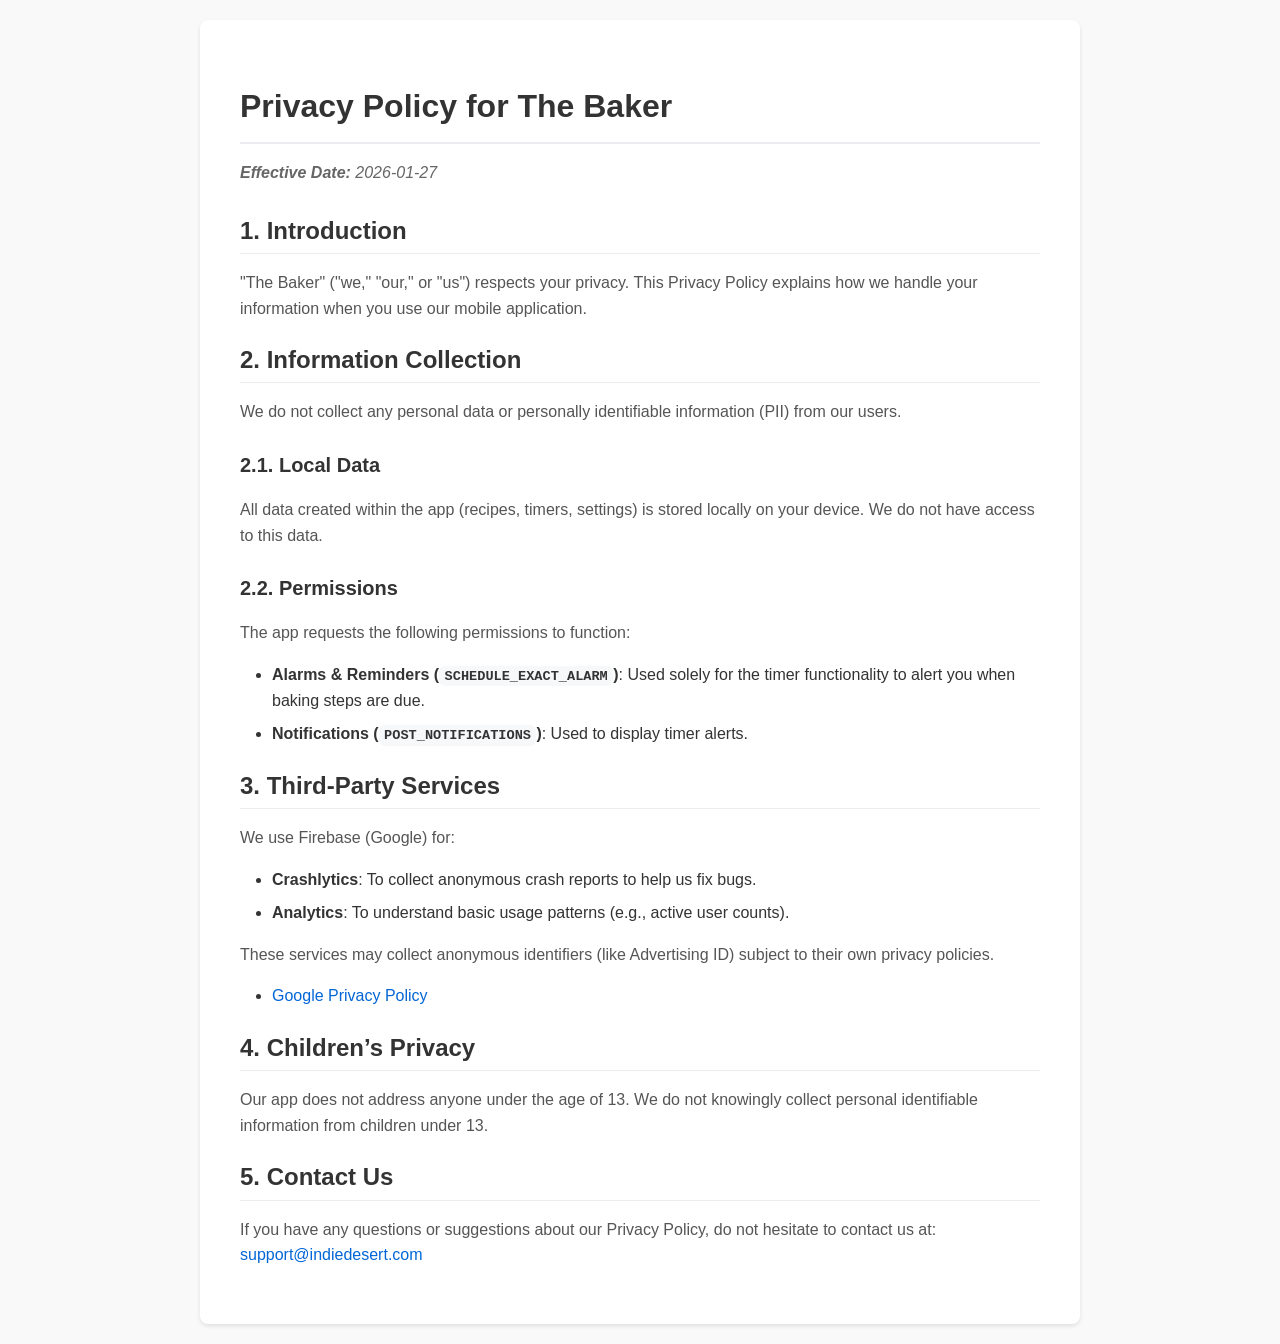
==== index.html @ d325ce00 "Create index.html" ====
<!DOCTYPE html>
<html lang="en">
<head>
    <meta charset="UTF-8">
    <meta name="viewport" content="width=device-width, initial-scale=1.0">
    <meta name="description" content="Privacy Policy for The Baker mobile application.">
    <title>Privacy Policy - The Baker</title>
    <style>
        :root {
            --primary-color: #333;
            --secondary-color: #555;
            --accent-color: #0366d6;
            --bg-color: #f9f9f9;
            --container-bg: #ffffff;
        }

        body {
            font-family: -apple-system, BlinkMacSystemFont, "Segoe UI", Helvetica, Arial, sans-serif, "Apple Color Emoji", "Segoe UI Emoji";
            line-height: 1.6;
            color: var(--primary-color);
            background-color: var(--bg-color);
            margin: 0;
            padding: 20px;
        }

        .container {
            max-width: 800px;
            margin: 0 auto;
            background: var(--container-bg);
            padding: 40px;
            border-radius: 8px;
            box-shadow: 0 2px 4px rgba(0,0,0,0.1);
        }

        h1 {
            border-bottom: 2px solid #eaecef;
            padding-bottom: 0.3em;
            font-size: 2em;
            margin-bottom: 16px;
        }

        h2 {
            margin-top: 24px;
            margin-bottom: 16px;
            font-weight: 600;
            line-height: 1.25;
            border-bottom: 1px solid #eaecef;
            padding-bottom: 0.3em;
        }

        h3 {
            margin-top: 24px;
            margin-bottom: 16px;
            font-size: 1.25em;
            font-weight: 600;
        }

        p {
            margin-top: 0;
            margin-bottom: 16px;
            color: var(--secondary-color);
        }

        ul {
            padding-left: 2em;
            margin-bottom: 16px;
        }

        li {
            margin-bottom: 0.5em;
        }

        code {
            padding: 0.2em 0.4em;
            margin: 0;
            font-size: 85%;
            background-color: #f6f8fa;
            border-radius: 6px;
            font-family: ui-monospace, SFMono-Regular, "SF Mono", Menlo, Consolas, "Liberation Mono", monospace;
        }

        a {
            color: var(--accent-color);
            text-decoration: none;
        }

        a:hover {
            text-decoration: underline;
        }

        .effective-date {
            color: #666;
            font-style: italic;
            margin-bottom: 30px;
            display: block;
        }

        @media (max-width: 600px) {
            .container {
                padding: 20px;
            }
        }
    </style>
</head>
<body>

    <div class="container">
        <h1>Privacy Policy for The Baker</h1>
        <span class="effective-date"><strong>Effective Date:</strong> 2026-01-27</span>

        <h2>1. Introduction</h2>
        <p>"The Baker" ("we," "our," or "us") respects your privacy. This Privacy Policy explains how we handle your information when you use our mobile application.</p>

        <h2>2. Information Collection</h2>
        <p>We do not collect any personal data or personally identifiable information (PII) from our users.</p>

        <h3>2.1. Local Data</h3>
        <p>All data created within the app (recipes, timers, settings) is stored locally on your device. We do not have access to this data.</p>

        <h3>2.2. Permissions</h3>
        <p>The app requests the following permissions to function:</p>
        <ul>
            <li><strong>Alarms & Reminders (<code>SCHEDULE_EXACT_ALARM</code>)</strong>: Used solely for the timer functionality to alert you when baking steps are due.</li>
            <li><strong>Notifications (<code>POST_NOTIFICATIONS</code>)</strong>: Used to display timer alerts.</li>
        </ul>

        <h2>3. Third-Party Services</h2>
        <p>We use Firebase (Google) for:</p>
        <ul>
            <li><strong>Crashlytics</strong>: To collect anonymous crash reports to help us fix bugs.</li>
            <li><strong>Analytics</strong>: To understand basic usage patterns (e.g., active user counts).</li>
        </ul>
        <p>These services may collect anonymous identifiers (like Advertising ID) subject to their own privacy policies.</p>
        <ul>
            <li><a href="https://policies.google.com/privacy" target="_blank" rel="noopener noreferrer">Google Privacy Policy</a></li>
        </ul>

        <h2>4. Children’s Privacy</h2>
        <p>Our app does not address anyone under the age of 13. We do not knowingly collect personal identifiable information from children under 13.</p>

        <h2>5. Contact Us</h2>
        <p>If you have any questions or suggestions about our Privacy Policy, do not hesitate to contact us at: <br>
        <a href="mailto:support@indiedesert.com">support@indiedesert.com</a></p>
    </div>

</body>
</html>
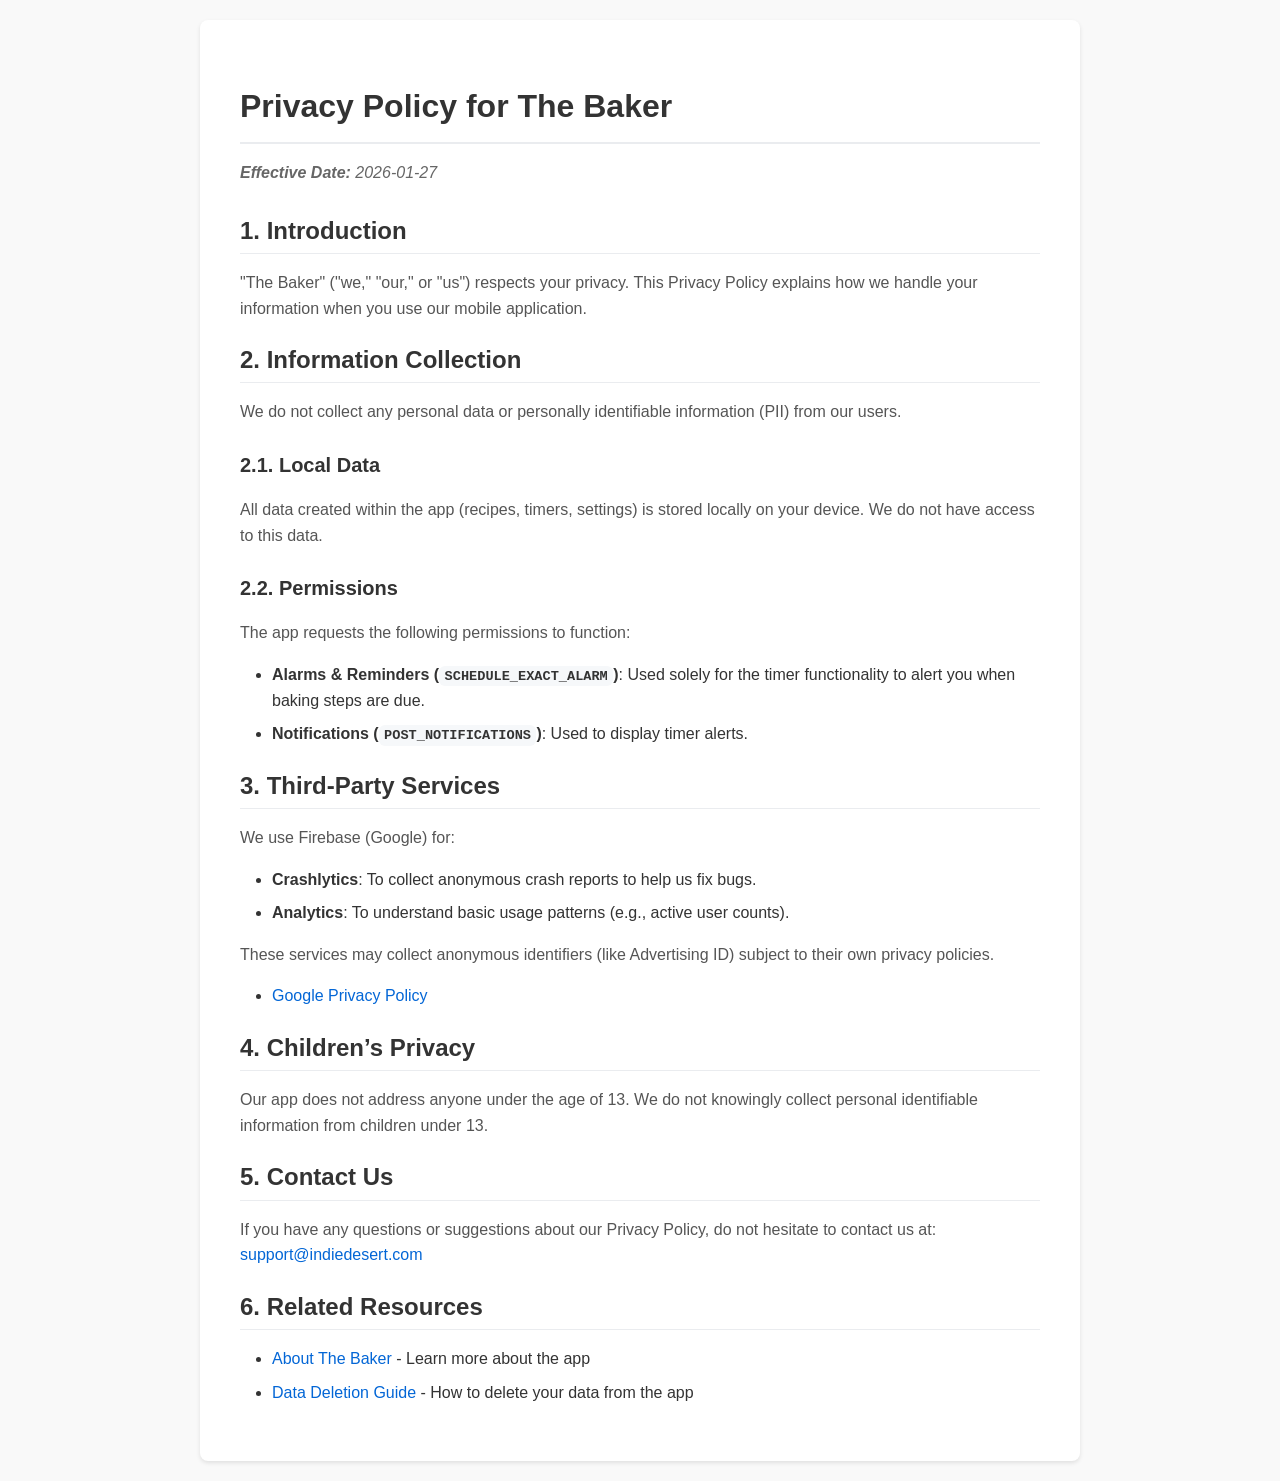
==== commit 701c0bcc: "Add Related Resources section with links to README and Data Deletion Guide" ====
--- a/index.html
+++ b/index.html
@@ -1,5 +1,6 @@
 <!DOCTYPE html>
 <html lang="en">
+
 <head>
     <meta charset="UTF-8">
     <meta name="viewport" content="width=device-width, initial-scale=1.0">
@@ -29,7 +30,7 @@
             background: var(--container-bg);
             padding: 40px;
             border-radius: 8px;
-            box-shadow: 0 2px 4px rgba(0,0,0,0.1);
+            box-shadow: 0 2px 4px rgba(0, 0, 0, 0.1);
         }
 
         h1 {
@@ -102,6 +103,7 @@
         }
     </style>
 </head>
+
 <body>
 
     <div class="container">
@@ -109,18 +111,21 @@
         <span class="effective-date"><strong>Effective Date:</strong> 2026-01-27</span>
 
         <h2>1. Introduction</h2>
-        <p>"The Baker" ("we," "our," or "us") respects your privacy. This Privacy Policy explains how we handle your information when you use our mobile application.</p>
+        <p>"The Baker" ("we," "our," or "us") respects your privacy. This Privacy Policy explains how we handle your
+            information when you use our mobile application.</p>
 
         <h2>2. Information Collection</h2>
         <p>We do not collect any personal data or personally identifiable information (PII) from our users.</p>
 
         <h3>2.1. Local Data</h3>
-        <p>All data created within the app (recipes, timers, settings) is stored locally on your device. We do not have access to this data.</p>
+        <p>All data created within the app (recipes, timers, settings) is stored locally on your device. We do not have
+            access to this data.</p>
 
         <h3>2.2. Permissions</h3>
         <p>The app requests the following permissions to function:</p>
         <ul>
-            <li><strong>Alarms & Reminders (<code>SCHEDULE_EXACT_ALARM</code>)</strong>: Used solely for the timer functionality to alert you when baking steps are due.</li>
+            <li><strong>Alarms & Reminders (<code>SCHEDULE_EXACT_ALARM</code>)</strong>: Used solely for the timer
+                functionality to alert you when baking steps are due.</li>
             <li><strong>Notifications (<code>POST_NOTIFICATIONS</code>)</strong>: Used to display timer alerts.</li>
         </ul>
 
@@ -130,18 +135,31 @@
             <li><strong>Crashlytics</strong>: To collect anonymous crash reports to help us fix bugs.</li>
             <li><strong>Analytics</strong>: To understand basic usage patterns (e.g., active user counts).</li>
         </ul>
-        <p>These services may collect anonymous identifiers (like Advertising ID) subject to their own privacy policies.</p>
+        <p>These services may collect anonymous identifiers (like Advertising ID) subject to their own privacy policies.
+        </p>
         <ul>
-            <li><a href="https://policies.google.com/privacy" target="_blank" rel="noopener noreferrer">Google Privacy Policy</a></li>
+            <li><a href="https://policies.google.com/privacy" target="_blank" rel="noopener noreferrer">Google Privacy
+                    Policy</a></li>
         </ul>
 
         <h2>4. Children’s Privacy</h2>
-        <p>Our app does not address anyone under the age of 13. We do not knowingly collect personal identifiable information from children under 13.</p>
+        <p>Our app does not address anyone under the age of 13. We do not knowingly collect personal identifiable
+            information from children under 13.</p>
 
         <h2>5. Contact Us</h2>
         <p>If you have any questions or suggestions about our Privacy Policy, do not hesitate to contact us at: <br>
-        <a href="mailto:support@indiedesert.com">support@indiedesert.com</a></p>
+            <a href="mailto:support@indiedesert.com">support@indiedesert.com</a>
+        </p>
+
+        <h2>6. Related Resources</h2>
+        <ul>
+            <li><a href="https://github.com/nicokosi/the-baker" target="_blank" rel="noopener noreferrer">About The
+                    Baker</a> - Learn more about the app</li>
+            <li><a href="web/data-deletion-guide.html">Data Deletion Guide</a> - How to delete your data from the app
+            </li>
+        </ul>
     </div>
 
 </body>
-</html>
+
+</html>
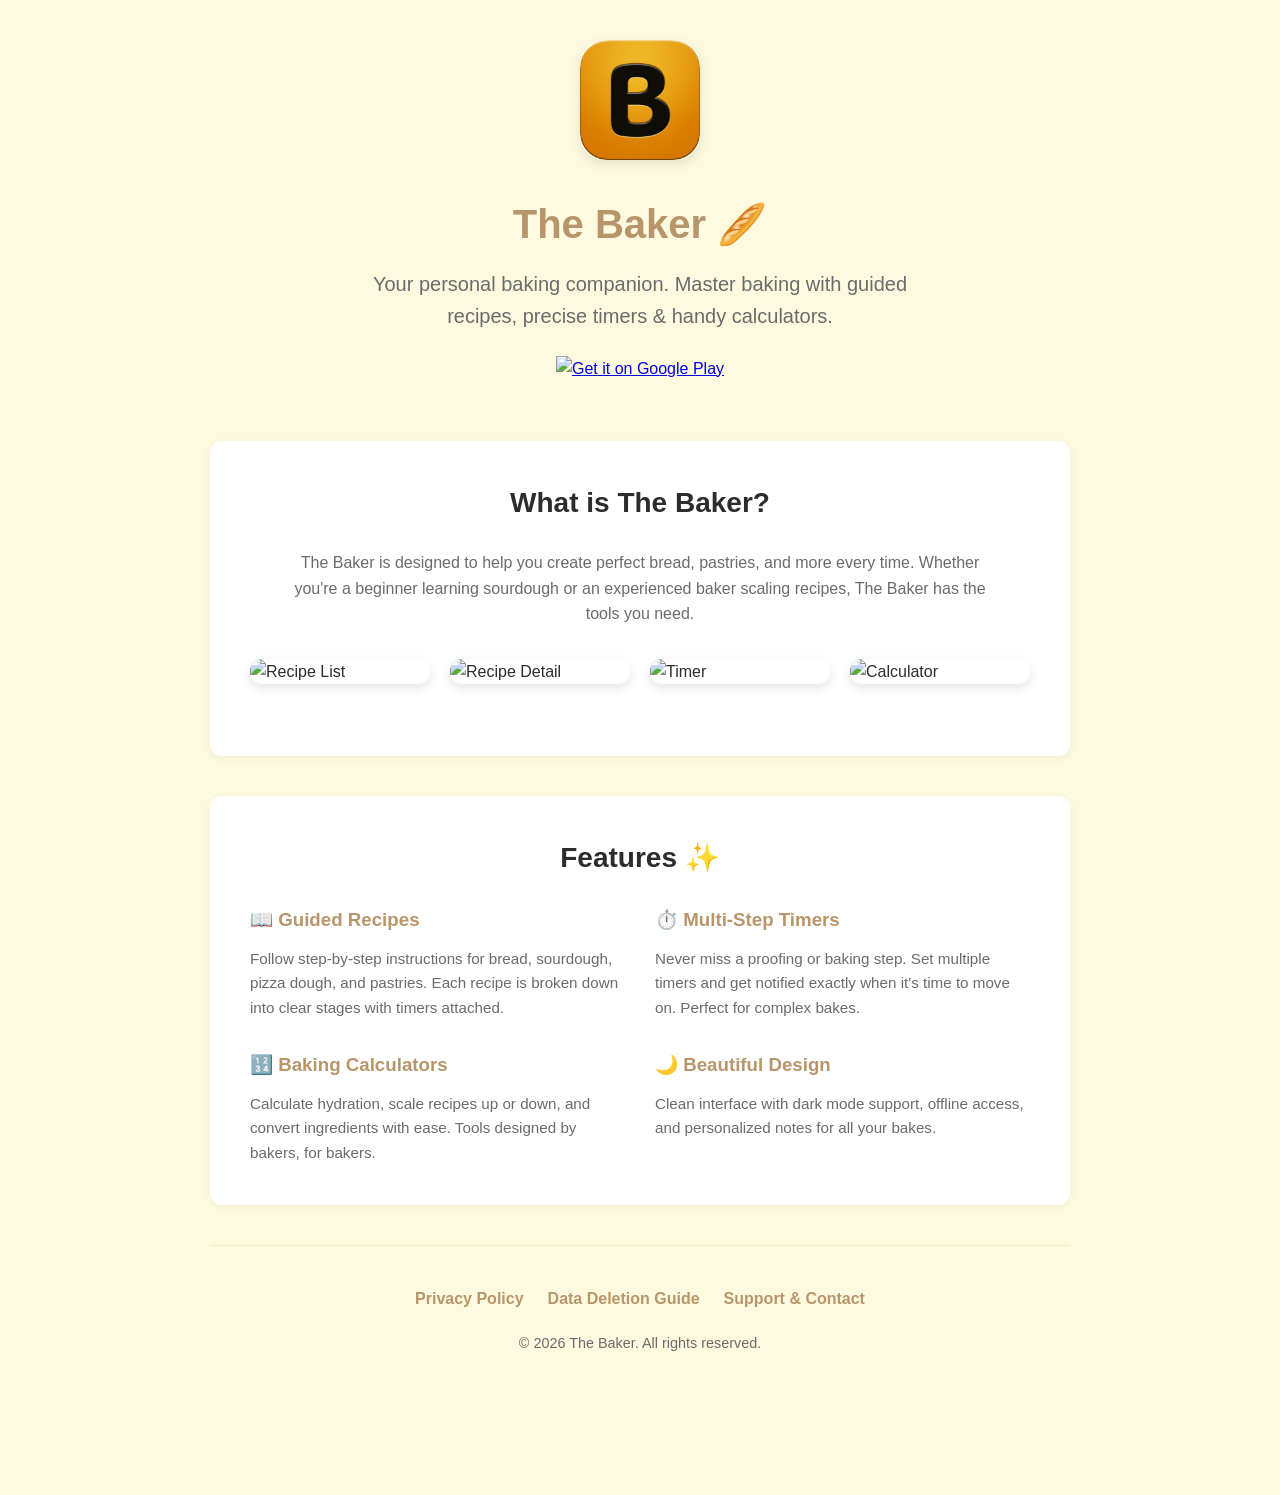
==== commit 06e984aa: "Restructure site: premium landing page as index.html, move privacy policy to web/privacy-policy.html" ====
--- a/index.html
+++ b/index.html
@@ -4,162 +4,255 @@
 <head>
     <meta charset="UTF-8">
     <meta name="viewport" content="width=device-width, initial-scale=1.0">
-    <meta name="description" content="Privacy Policy for The Baker mobile application.">
-    <title>Privacy Policy - The Baker</title>
+    <meta name="description"
+        content="The Baker - Your personal baking companion. Guided recipes, precise timers, and handy calculators for perfect bread and pastries.">
+    <title>The Baker | Your Personal Baking Companion</title>
     <style>
         :root {
-            --primary-color: #333;
-            --secondary-color: #555;
-            --accent-color: #0366d6;
-            --bg-color: #f9f9f9;
-            --container-bg: #ffffff;
+            --color-primary: #D4A373;
+            --color-primary-dark: #B8956A;
+            --color-background: #FEFAE0;
+            --color-surface: #FFFFFF;
+            --color-text: #2C2C2C;
+            --color-text-muted: #6B6B6B;
+            --color-accent: #E9EDC9;
+            --shadow-md: 0 4px 12px rgba(0, 0, 0, 0.1);
+            --radius-lg: 24px;
+            --radius-md: 12px;
+        }
+
+        * {
+            margin: 0;
+            padding: 0;
+            box-sizing: border-box;
         }
 
         body {
-            font-family: -apple-system, BlinkMacSystemFont, "Segoe UI", Helvetica, Arial, sans-serif, "Apple Color Emoji", "Segoe UI Emoji";
+            font-family: -apple-system, BlinkMacSystemFont, 'Segoe UI', Roboto, Helvetica, Arial, sans-serif;
+            background: var(--color-background);
+            color: var(--color-text);
             line-height: 1.6;
-            color: var(--primary-color);
-            background-color: var(--bg-color);
-            margin: 0;
-            padding: 20px;
+            padding-bottom: 60px;
         }
 
         .container {
-            max-width: 800px;
+            max-width: 900px;
             margin: 0 auto;
-            background: var(--container-bg);
+            padding: 40px 20px;
+        }
+
+        header {
+            text-align: center;
+            margin-bottom: 60px;
+        }
+
+        .logo-image {
+            width: 120px;
+            height: 120px;
+            border-radius: var(--radius-lg);
+            box-shadow: var(--shadow-md);
+            margin-bottom: 24px;
+        }
+
+        h1 {
+            font-size: 2.5rem;
+            font-weight: 800;
+            color: var(--color-primary-dark);
+            margin-bottom: 12px;
+        }
+
+        .tagline {
+            font-size: 1.25rem;
+            color: var(--color-text-muted);
+            font-weight: 500;
+            max-width: 600px;
+            margin: 0 auto 24px;
+        }
+
+        .download-badges {
+            display: flex;
+            justify-content: center;
+            gap: 16px;
+            margin-top: 24px;
+        }
+
+        .badge img {
+            height: 48px;
+            transition: transform 0.2s ease;
+        }
+
+        .badge:hover img {
+            transform: scale(1.05);
+        }
+
+        .section {
+            background: var(--color-surface);
+            border-radius: var(--radius-md);
             padding: 40px;
-            border-radius: 8px;
-            box-shadow: 0 2px 4px rgba(0, 0, 0, 0.1);
-        }
-
-        h1 {
-            border-bottom: 2px solid #eaecef;
-            padding-bottom: 0.3em;
-            font-size: 2em;
-            margin-bottom: 16px;
+            margin-bottom: 40px;
+            box-shadow: 0 2px 8px rgba(0, 0, 0, 0.05);
         }
 
         h2 {
-            margin-top: 24px;
-            margin-bottom: 16px;
+            font-size: 1.75rem;
+            margin-bottom: 24px;
+            color: var(--color-text);
+            text-align: center;
+        }
+
+        /* Screenshots */
+        .screenshots {
+            display: grid;
+            grid-template-columns: repeat(auto-fit, minmax(180px, 1fr));
+            gap: 20px;
+            margin: 32px 0;
+        }
+
+        .screenshot {
+            width: 100%;
+            border-radius: var(--radius-md);
+            box-shadow: var(--shadow-md);
+            transition: transform 0.3s ease;
+        }
+
+        .screenshot:hover {
+            transform: translateY(-5px);
+        }
+
+        /* Features */
+        .features-grid {
+            display: grid;
+            grid-template-columns: repeat(auto-fit, minmax(250px, 1fr));
+            gap: 30px;
+        }
+
+        .feature-card h3 {
+            color: var(--color-primary-dark);
+            margin-bottom: 12px;
+            display: flex;
+            align-items: center;
+            gap: 10px;
+        }
+
+        .feature-card p {
+            color: var(--color-text-muted);
+            font-size: 0.95rem;
+        }
+
+        /* Nav Footer */
+        .footer {
+            text-align: center;
+            padding: 40px 0;
+            border-top: 1px solid var(--color-accent);
+        }
+
+        .footer-nav {
+            margin-bottom: 20px;
+            display: flex;
+            justify-content: center;
+            gap: 24px;
+            flex-wrap: wrap;
+        }
+
+        .footer-nav a {
+            color: var(--color-primary-dark);
+            text-decoration: none;
             font-weight: 600;
-            line-height: 1.25;
-            border-bottom: 1px solid #eaecef;
-            padding-bottom: 0.3em;
-        }
-
-        h3 {
-            margin-top: 24px;
-            margin-bottom: 16px;
-            font-size: 1.25em;
-            font-weight: 600;
-        }
-
-        p {
-            margin-top: 0;
-            margin-bottom: 16px;
-            color: var(--secondary-color);
-        }
-
-        ul {
-            padding-left: 2em;
-            margin-bottom: 16px;
-        }
-
-        li {
-            margin-bottom: 0.5em;
-        }
-
-        code {
-            padding: 0.2em 0.4em;
-            margin: 0;
-            font-size: 85%;
-            background-color: #f6f8fa;
-            border-radius: 6px;
-            font-family: ui-monospace, SFMono-Regular, "SF Mono", Menlo, Consolas, "Liberation Mono", monospace;
-        }
-
-        a {
-            color: var(--accent-color);
-            text-decoration: none;
-        }
-
-        a:hover {
-            text-decoration: underline;
-        }
-
-        .effective-date {
-            color: #666;
-            font-style: italic;
-            margin-bottom: 30px;
-            display: block;
+            transition: color 0.2s;
+        }
+
+        .footer-nav a:hover {
+            color: var(--color-text);
+        }
+
+        .copyright {
+            color: var(--color-text-muted);
+            font-size: 0.9rem;
         }
 
         @media (max-width: 600px) {
-            .container {
-                padding: 20px;
+            h1 {
+                font-size: 2rem;
+            }
+
+            .section {
+                padding: 24px;
+            }
+
+            .screenshots {
+                grid-template-columns: repeat(2, 1fr);
             }
         }
     </style>
 </head>
 
 <body>
-
     <div class="container">
-        <h1>Privacy Policy for The Baker</h1>
-        <span class="effective-date"><strong>Effective Date:</strong> 2026-01-27</span>
-
-        <h2>1. Introduction</h2>
-        <p>"The Baker" ("we," "our," or "us") respects your privacy. This Privacy Policy explains how we handle your
-            information when you use our mobile application.</p>
-
-        <h2>2. Information Collection</h2>
-        <p>We do not collect any personal data or personally identifiable information (PII) from our users.</p>
-
-        <h3>2.1. Local Data</h3>
-        <p>All data created within the app (recipes, timers, settings) is stored locally on your device. We do not have
-            access to this data.</p>
-
-        <h3>2.2. Permissions</h3>
-        <p>The app requests the following permissions to function:</p>
-        <ul>
-            <li><strong>Alarms & Reminders (<code>SCHEDULE_EXACT_ALARM</code>)</strong>: Used solely for the timer
-                functionality to alert you when baking steps are due.</li>
-            <li><strong>Notifications (<code>POST_NOTIFICATIONS</code>)</strong>: Used to display timer alerts.</li>
-        </ul>
-
-        <h2>3. Third-Party Services</h2>
-        <p>We use Firebase (Google) for:</p>
-        <ul>
-            <li><strong>Crashlytics</strong>: To collect anonymous crash reports to help us fix bugs.</li>
-            <li><strong>Analytics</strong>: To understand basic usage patterns (e.g., active user counts).</li>
-        </ul>
-        <p>These services may collect anonymous identifiers (like Advertising ID) subject to their own privacy policies.
-        </p>
-        <ul>
-            <li><a href="https://policies.google.com/privacy" target="_blank" rel="noopener noreferrer">Google Privacy
-                    Policy</a></li>
-        </ul>
-
-        <h2>4. Children’s Privacy</h2>
-        <p>Our app does not address anyone under the age of 13. We do not knowingly collect personal identifiable
-            information from children under 13.</p>
-
-        <h2>5. Contact Us</h2>
-        <p>If you have any questions or suggestions about our Privacy Policy, do not hesitate to contact us at: <br>
-            <a href="mailto:support@indiedesert.com">support@indiedesert.com</a>
-        </p>
-
-        <h2>6. Related Resources</h2>
-        <ul>
-            <li><a href="https://github.com/nicokosi/the-baker" target="_blank" rel="noopener noreferrer">About The
-                    Baker</a> - Learn more about the app</li>
-            <li><a href="web/data-deletion-guide.html">Data Deletion Guide</a> - How to delete your data from the app
-            </li>
-        </ul>
+        <header>
+            <img src="web/icons/Icon-192.png" alt="The Baker App Icon" class="logo-image">
+            <h1>The Baker 🥖</h1>
+            <p class="tagline">Your personal baking companion. Master baking with guided recipes, precise timers & handy
+                calculators.</p>
+
+            <div class="download-badges">
+                <a href="https://play.google.com/store/apps/details?id=dev.fluttercommunity.the_baker" class="badge">
+                    <img src="https://play.google.com/intl/en_us/badges/static/images/badges/en_badge_web_generic.png"
+                        alt="Get it on Google Play">
+                </a>
+            </div>
+        </header>
+
+        <section class="section">
+            <h2>What is The Baker?</h2>
+            <p style="text-align: center; max-width: 700px; margin: 0 auto; color: var(--color-text-muted);">
+                The Baker is designed to help you create perfect bread, pastries, and more every time.
+                Whether you're a beginner learning sourdough or an experienced baker scaling recipes,
+                The Baker has the tools you need.
+            </p>
+
+            <div class="screenshots">
+                <img src="store_assets/screenshots/01_recipes_light.png" alt="Recipe List" class="screenshot">
+                <img src="store_assets/screenshots/02_recipe_detail_light.png" alt="Recipe Detail" class="screenshot">
+                <img src="store_assets/screenshots/03_timer_light.png" alt="Timer" class="screenshot">
+                <img src="store_assets/screenshots/04_calculator_light.png" alt="Calculator" class="screenshot">
+            </div>
+        </section>
+
+        <section class="section">
+            <h2>Features ✨</h2>
+            <div class="features-grid">
+                <div class="feature-card">
+                    <h3>📖 Guided Recipes</h3>
+                    <p>Follow step-by-step instructions for bread, sourdough, pizza dough, and pastries. Each recipe is
+                        broken down into clear stages with timers attached.</p>
+                </div>
+                <div class="feature-card">
+                    <h3>⏱️ Multi-Step Timers</h3>
+                    <p>Never miss a proofing or baking step. Set multiple timers and get notified exactly when it's time
+                        to move on. Perfect for complex bakes.</p>
+                </div>
+                <div class="feature-card">
+                    <h3>🔢 Baking Calculators</h3>
+                    <p>Calculate hydration, scale recipes up or down, and convert ingredients with ease. Tools designed
+                        by bakers, for bakers.</p>
+                </div>
+                <div class="feature-card">
+                    <h3>🌙 Beautiful Design</h3>
+                    <p>Clean interface with dark mode support, offline access, and personalized notes for all your
+                        bakes.</p>
+                </div>
+            </div>
+        </section>
+
+        <footer class="footer">
+            <nav class="footer-nav">
+                <a href="web/privacy-policy.html">Privacy Policy</a>
+                <a href="web/data-deletion-guide.html">Data Deletion Guide</a>
+                <a href="mailto:support@indiedesert.com">Support & Contact</a>
+            </nav>
+            <p class="copyright">© 2026 The Baker. All rights reserved.</p>
+        </footer>
     </div>
-
 </body>
 
 </html>
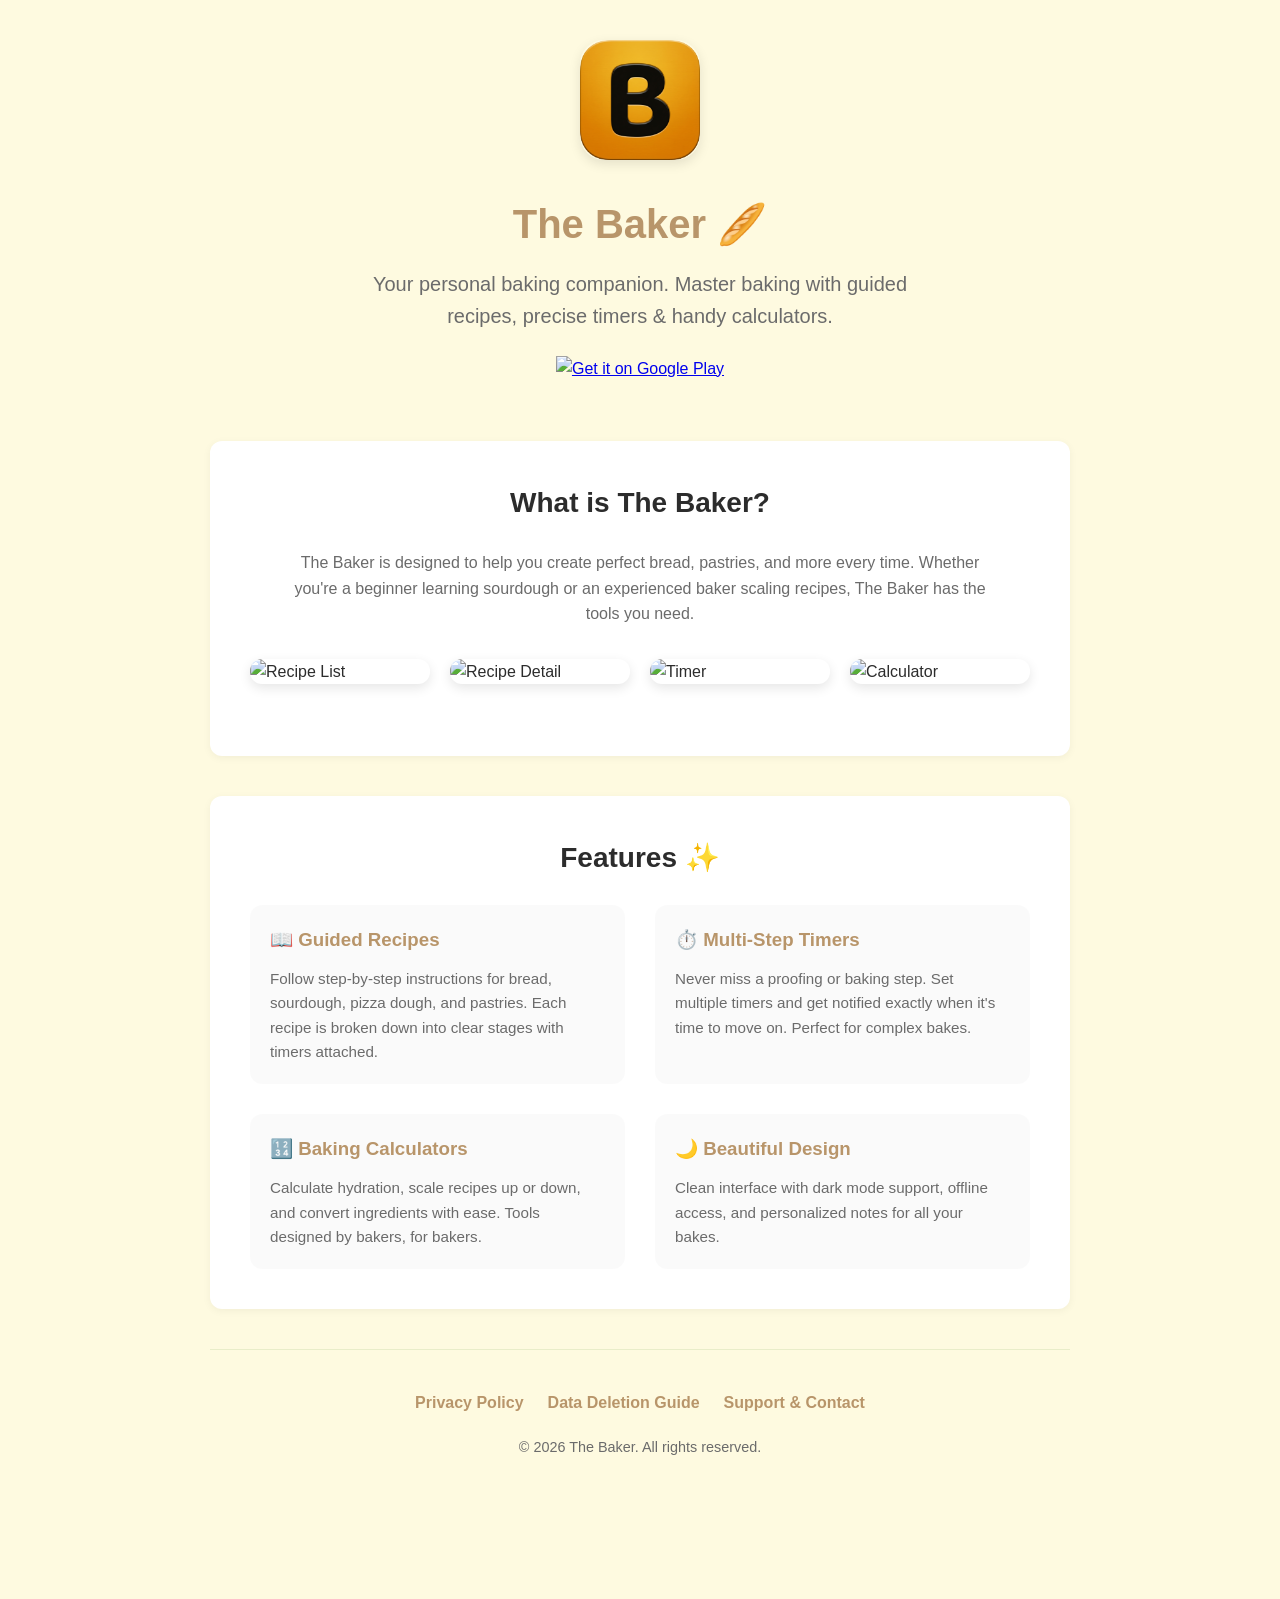
==== commit dfb949fd: "refactor: Extract inline styles to a new external CSS file and add screenshots to the data deletion " ====
--- a/index.html
+++ b/index.html
@@ -6,184 +6,25 @@
     <meta name="viewport" content="width=device-width, initial-scale=1.0">
     <meta name="description"
         content="The Baker - Your personal baking companion. Guided recipes, precise timers, and handy calculators for perfect bread and pastries.">
+
+    <!-- OpenGraph Tags -->
+    <meta property="og:title" content="The Baker | Your Personal Baking Companion">
+    <meta property="og:description" content="Master baking with guided recipes, precise timers & handy calculators.">
+    <meta property="og:image" content="https://indiedesert.github.io/the-baker/web/icons/Icon-192.png">
+    <meta property="og:url" content="https://indiedesert.github.io/the-baker/">
+    <meta property="og:type" content="website">
+
+    <!-- Twitter Card Tags -->
+    <meta name="twitter:card" content="summary">
+    <meta name="twitter:title" content="The Baker | Your Personal Baking Companion">
+    <meta name="twitter:description" content="Master baking with guided recipes, precise timers & handy calculators.">
+    <meta name="twitter:image" content="https://indiedesert.github.io/the-baker/web/icons/Icon-192.png">
+
+    <!-- Favicon -->
+    <link rel="icon" type="image/png" href="web/icons/Icon-192.png">
+
     <title>The Baker | Your Personal Baking Companion</title>
-    <style>
-        :root {
-            --color-primary: #D4A373;
-            --color-primary-dark: #B8956A;
-            --color-background: #FEFAE0;
-            --color-surface: #FFFFFF;
-            --color-text: #2C2C2C;
-            --color-text-muted: #6B6B6B;
-            --color-accent: #E9EDC9;
-            --shadow-md: 0 4px 12px rgba(0, 0, 0, 0.1);
-            --radius-lg: 24px;
-            --radius-md: 12px;
-        }
-
-        * {
-            margin: 0;
-            padding: 0;
-            box-sizing: border-box;
-        }
-
-        body {
-            font-family: -apple-system, BlinkMacSystemFont, 'Segoe UI', Roboto, Helvetica, Arial, sans-serif;
-            background: var(--color-background);
-            color: var(--color-text);
-            line-height: 1.6;
-            padding-bottom: 60px;
-        }
-
-        .container {
-            max-width: 900px;
-            margin: 0 auto;
-            padding: 40px 20px;
-        }
-
-        header {
-            text-align: center;
-            margin-bottom: 60px;
-        }
-
-        .logo-image {
-            width: 120px;
-            height: 120px;
-            border-radius: var(--radius-lg);
-            box-shadow: var(--shadow-md);
-            margin-bottom: 24px;
-        }
-
-        h1 {
-            font-size: 2.5rem;
-            font-weight: 800;
-            color: var(--color-primary-dark);
-            margin-bottom: 12px;
-        }
-
-        .tagline {
-            font-size: 1.25rem;
-            color: var(--color-text-muted);
-            font-weight: 500;
-            max-width: 600px;
-            margin: 0 auto 24px;
-        }
-
-        .download-badges {
-            display: flex;
-            justify-content: center;
-            gap: 16px;
-            margin-top: 24px;
-        }
-
-        .badge img {
-            height: 48px;
-            transition: transform 0.2s ease;
-        }
-
-        .badge:hover img {
-            transform: scale(1.05);
-        }
-
-        .section {
-            background: var(--color-surface);
-            border-radius: var(--radius-md);
-            padding: 40px;
-            margin-bottom: 40px;
-            box-shadow: 0 2px 8px rgba(0, 0, 0, 0.05);
-        }
-
-        h2 {
-            font-size: 1.75rem;
-            margin-bottom: 24px;
-            color: var(--color-text);
-            text-align: center;
-        }
-
-        /* Screenshots */
-        .screenshots {
-            display: grid;
-            grid-template-columns: repeat(auto-fit, minmax(180px, 1fr));
-            gap: 20px;
-            margin: 32px 0;
-        }
-
-        .screenshot {
-            width: 100%;
-            border-radius: var(--radius-md);
-            box-shadow: var(--shadow-md);
-            transition: transform 0.3s ease;
-        }
-
-        .screenshot:hover {
-            transform: translateY(-5px);
-        }
-
-        /* Features */
-        .features-grid {
-            display: grid;
-            grid-template-columns: repeat(auto-fit, minmax(250px, 1fr));
-            gap: 30px;
-        }
-
-        .feature-card h3 {
-            color: var(--color-primary-dark);
-            margin-bottom: 12px;
-            display: flex;
-            align-items: center;
-            gap: 10px;
-        }
-
-        .feature-card p {
-            color: var(--color-text-muted);
-            font-size: 0.95rem;
-        }
-
-        /* Nav Footer */
-        .footer {
-            text-align: center;
-            padding: 40px 0;
-            border-top: 1px solid var(--color-accent);
-        }
-
-        .footer-nav {
-            margin-bottom: 20px;
-            display: flex;
-            justify-content: center;
-            gap: 24px;
-            flex-wrap: wrap;
-        }
-
-        .footer-nav a {
-            color: var(--color-primary-dark);
-            text-decoration: none;
-            font-weight: 600;
-            transition: color 0.2s;
-        }
-
-        .footer-nav a:hover {
-            color: var(--color-text);
-        }
-
-        .copyright {
-            color: var(--color-text-muted);
-            font-size: 0.9rem;
-        }
-
-        @media (max-width: 600px) {
-            h1 {
-                font-size: 2rem;
-            }
-
-            .section {
-                padding: 24px;
-            }
-
-            .screenshots {
-                grid-template-columns: repeat(2, 1fr);
-            }
-        }
-    </style>
+    <link rel="stylesheet" href="web/css/styles.css">
 </head>
 
 <body>
--- a/web/css/styles.css
+++ b/web/css/styles.css
@@ -0,0 +1,323 @@
+/* 
+ * styles.css
+ * Shared stylesheet for The Baker public repository
+ */
+
+:root {
+    --color-primary: #D4A373;
+    --color-primary-dark: #B8956A;
+    --color-background: #FEFAE0;
+    --color-surface: #FFFFFF;
+    --color-text: #2C2C2C;
+    --color-text-muted: #6B6B6B;
+    --color-accent: #E9EDC9;
+    --shadow-md: 0 4px 12px rgba(0, 0, 0, 0.1);
+    --radius-lg: 24px;
+    --radius-md: 12px;
+}
+
+@media (prefers-color-scheme: dark) {
+    :root {
+        --color-primary: #D4A373;
+        --color-primary-dark: #E6C2A0; /* Lighter for readability in dark mode */
+        --color-background: #121212;
+        --color-surface: #1E1E1E;
+        --color-text: #E0E0E0;
+        --color-text-muted: #9E9E9E;
+        --color-accent: #2C2C2C;
+        --shadow-md: 0 4px 16px rgba(0, 0, 0, 0.4);
+    }
+}
+
+* {
+    margin: 0;
+    padding: 0;
+    box-sizing: border-box;
+}
+
+body {
+    font-family: -apple-system, BlinkMacSystemFont, 'Segoe UI', Roboto, Helvetica, Arial, sans-serif;
+    background: var(--color-background);
+    color: var(--color-text);
+    line-height: 1.6;
+    padding-bottom: 60px;
+    transition: background-color 0.3s ease, color 0.3s ease;
+}
+
+.container {
+    max-width: 900px;
+    margin: 0 auto;
+    padding: 40px 20px;
+}
+
+header {
+    text-align: center;
+    margin-bottom: 60px;
+}
+
+.logo-image {
+    width: 120px;
+    height: 120px;
+    border-radius: var(--radius-lg);
+    box-shadow: var(--shadow-md);
+    margin-bottom: 24px;
+    transition: transform 0.3s ease, box-shadow 0.3s ease;
+}
+
+.logo-image:hover {
+    transform: scale(1.05);
+    box-shadow: 0 8px 24px rgba(0, 0, 0, 0.15);
+}
+
+h1 {
+    font-size: 2.5rem;
+    font-weight: 800;
+    color: var(--color-primary-dark);
+    margin-bottom: 12px;
+    transition: color 0.3s ease;
+}
+
+.tagline {
+    font-size: 1.25rem;
+    color: var(--color-text-muted);
+    font-weight: 500;
+    max-width: 600px;
+    margin: 0 auto 24px;
+    transition: color 0.3s ease;
+}
+
+.download-badges {
+    display: flex;
+    justify-content: center;
+    gap: 16px;
+    margin-top: 24px;
+}
+
+.badge img {
+    height: 48px;
+    transition: transform 0.2s ease;
+}
+
+.badge:hover img {
+    transform: scale(1.05);
+}
+
+.section {
+    background: var(--color-surface);
+    border-radius: var(--radius-md);
+    padding: 40px;
+    margin-bottom: 40px;
+    box-shadow: 0 2px 8px rgba(0, 0, 0, 0.05);
+    transition: background-color 0.3s ease, box-shadow 0.3s ease;
+}
+
+@media (prefers-color-scheme: dark) {
+    .section {
+        box-shadow: 0 2px 8px rgba(0, 0, 0, 0.2);
+    }
+}
+
+h2 {
+    font-size: 1.75rem;
+    margin-bottom: 24px;
+    color: var(--color-text);
+    text-align: center;
+    transition: color 0.3s ease;
+}
+
+/* Animations */
+@keyframes fadeInUp {
+    from {
+        opacity: 0;
+        transform: translateY(20px);
+    }
+    to {
+        opacity: 1;
+        transform: translateY(0);
+    }
+}
+
+.animate-fade-in-up {
+    animation: fadeInUp 0.6s ease-out forwards;
+    opacity: 0; /* Starting state for the animation */
+}
+
+/* Staggering delays - optional class additions */
+.delay-100 { animation-delay: 100ms; }
+.delay-200 { animation-delay: 200ms; }
+.delay-300 { animation-delay: 300ms; }
+.delay-400 { animation-delay: 400ms; }
+
+/* Screenshots */
+.screenshots {
+    display: grid;
+    grid-template-columns: repeat(auto-fit, minmax(180px, 1fr));
+    gap: 20px;
+    margin: 32px 0;
+}
+
+.screenshot {
+    width: 100%;
+    border-radius: var(--radius-md);
+    box-shadow: var(--shadow-md);
+    transition: transform 0.3s ease, box-shadow 0.3s ease;
+    animation: fadeInUp 0.5s ease-out forwards;
+}
+
+.screenshot:hover {
+    transform: translateY(-5px);
+    box-shadow: 0 8px 24px rgba(0, 0, 0, 0.15);
+}
+
+/* Features */
+.features-grid {
+    display: grid;
+    grid-template-columns: repeat(auto-fit, minmax(250px, 1fr));
+    gap: 30px;
+}
+
+.feature-card {
+    padding: 20px;
+    border-radius: var(--radius-md);
+    background: rgba(0, 0, 0, 0.02);
+    transition: transform 0.3s ease, background-color 0.3s ease;
+    animation: fadeInUp 0.5s ease-out forwards;
+}
+
+@media (prefers-color-scheme: dark) {
+    .feature-card {
+        background: rgba(255, 255, 255, 0.03);
+    }
+}
+
+.feature-card:hover {
+    transform: translateY(-4px);
+    background: rgba(0, 0, 0, 0.04);
+}
+
+@media (prefers-color-scheme: dark) {
+    .feature-card:hover {
+        background: rgba(255, 255, 255, 0.05);
+    }
+}
+
+.feature-card h3 {
+    color: var(--color-primary-dark);
+    margin-bottom: 12px;
+    display: flex;
+    align-items: center;
+    gap: 10px;
+    transition: color 0.3s ease;
+}
+
+.feature-card p {
+    color: var(--color-text-muted);
+    font-size: 0.95rem;
+    transition: color 0.3s ease;
+}
+
+/* Nav Footer */
+.footer {
+    text-align: center;
+    padding: 40px 0;
+    border-top: 1px solid var(--color-accent);
+    transition: border-color 0.3s ease;
+}
+
+.footer-nav {
+    margin-bottom: 20px;
+    display: flex;
+    justify-content: center;
+    gap: 24px;
+    flex-wrap: wrap;
+}
+
+.footer-nav a {
+    color: var(--color-primary-dark);
+    text-decoration: none;
+    font-weight: 600;
+    transition: color 0.2s ease, opacity 0.2s ease;
+}
+
+.footer-nav a:hover {
+    color: var(--color-text);
+    opacity: 0.8;
+}
+
+.copyright {
+    color: var(--color-text-muted);
+    font-size: 0.9rem;
+    transition: color 0.3s ease;
+}
+
+@media (max-width: 600px) {
+    h1 {
+        font-size: 2rem;
+    }
+
+    .section {
+        padding: 24px;
+    }
+
+    .screenshots {
+        grid-template-columns: repeat(2, 1fr);
+    }
+}
+
+/* Shared typography rules for Markdown-generated pages */
+.policy-content h1 {
+    font-size: 2em;
+    border-bottom: 2px solid var(--color-accent);
+    padding-bottom: 0.3em;
+    margin-bottom: 16px;
+    color: var(--color-text);
+}
+
+.policy-content h2 {
+    font-size: 1.5em;
+    margin-top: 24px;
+    margin-bottom: 16px;
+    text-align: left;
+    border-bottom: 1px solid var(--color-accent);
+    padding-bottom: 0.3em;
+}
+
+.policy-content h3 {
+    font-size: 1.25em;
+    margin-top: 24px;
+    margin-bottom: 16px;
+    font-weight: 600;
+}
+
+.policy-content p {
+    margin-top: 0;
+    margin-bottom: 16px;
+    color: var(--color-text-muted);
+}
+
+.policy-content ul {
+    padding-left: 2em;
+    margin-bottom: 16px;
+    color: var(--color-text-muted);
+}
+
+.policy-content li {
+    margin-bottom: 0.5em;
+}
+
+.policy-content a {
+    color: var(--color-primary-dark);
+    text-decoration: none;
+    font-weight: 500;
+}
+
+.policy-content a:hover {
+    text-decoration: underline;
+}
+
+.policy-content .effective-date {
+    color: var(--color-text-muted);
+    font-style: italic;
+    margin-bottom: 30px;
+    display: block;
+}
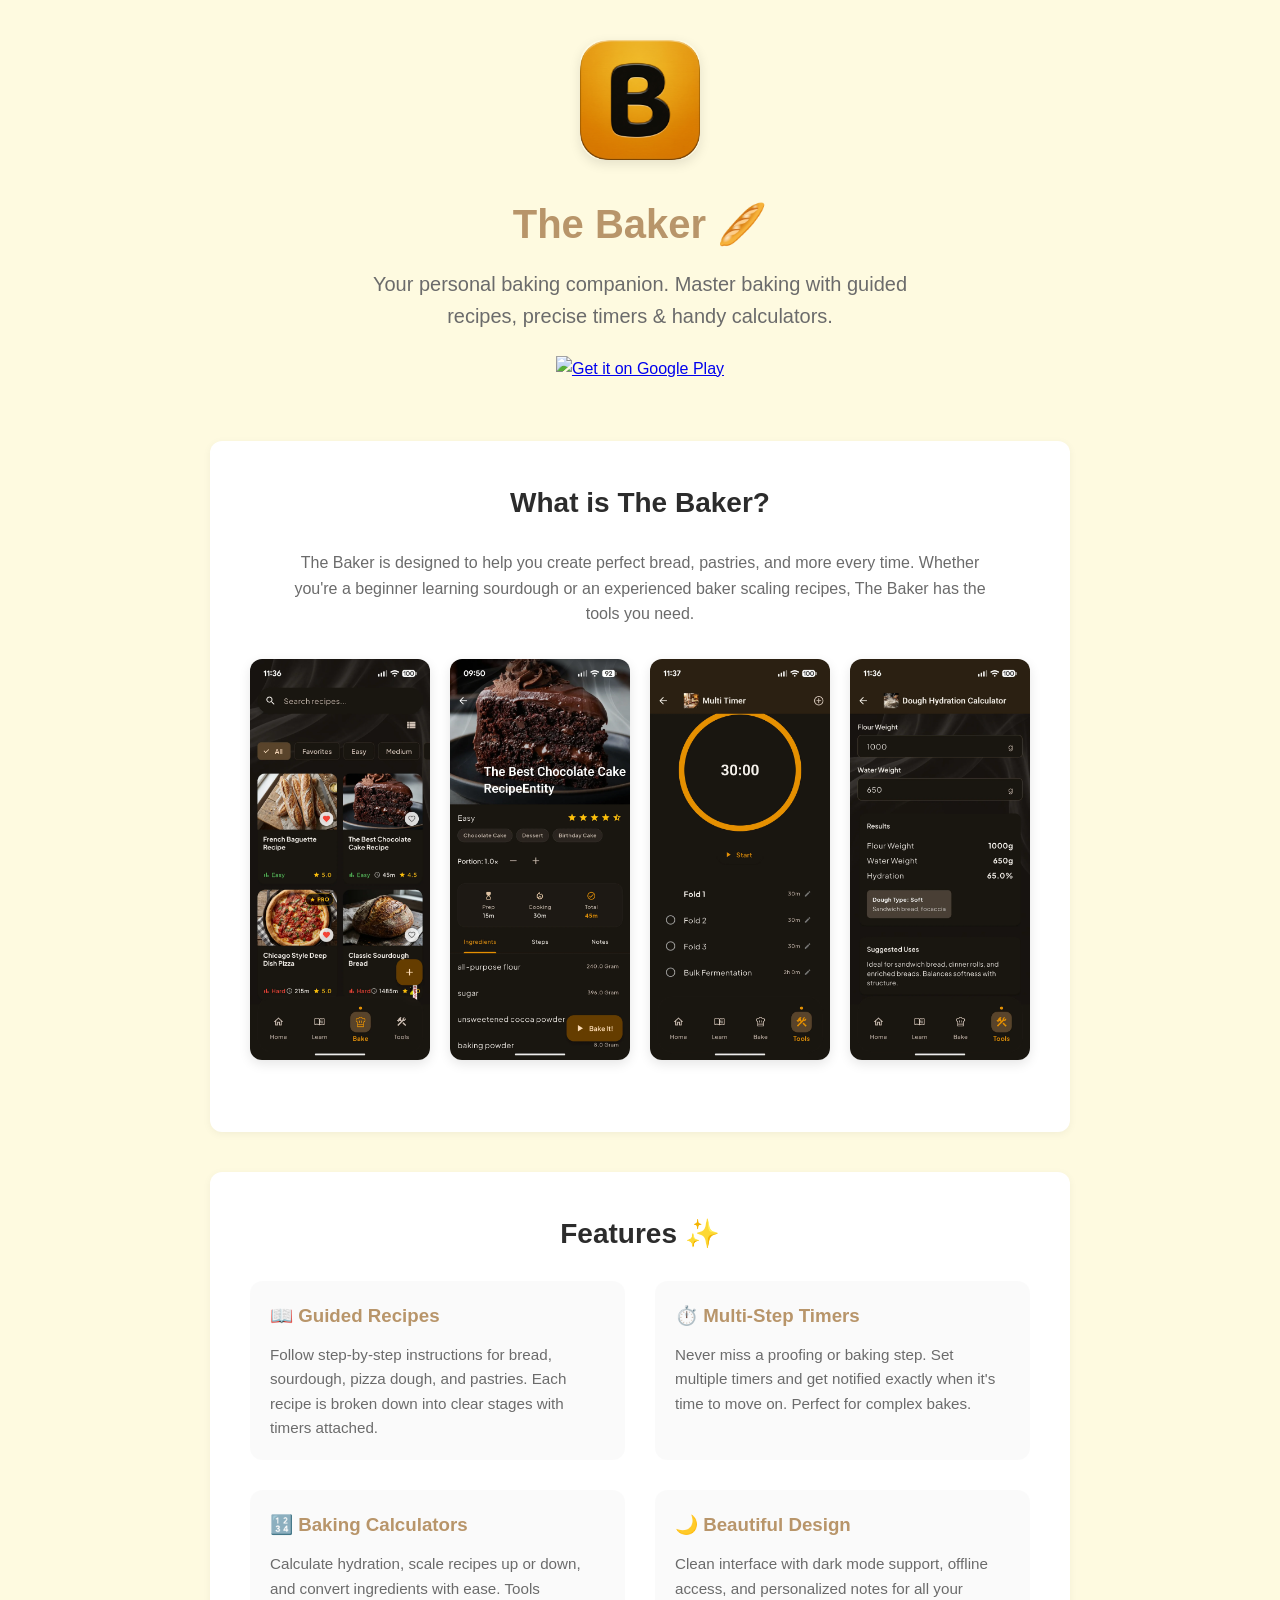
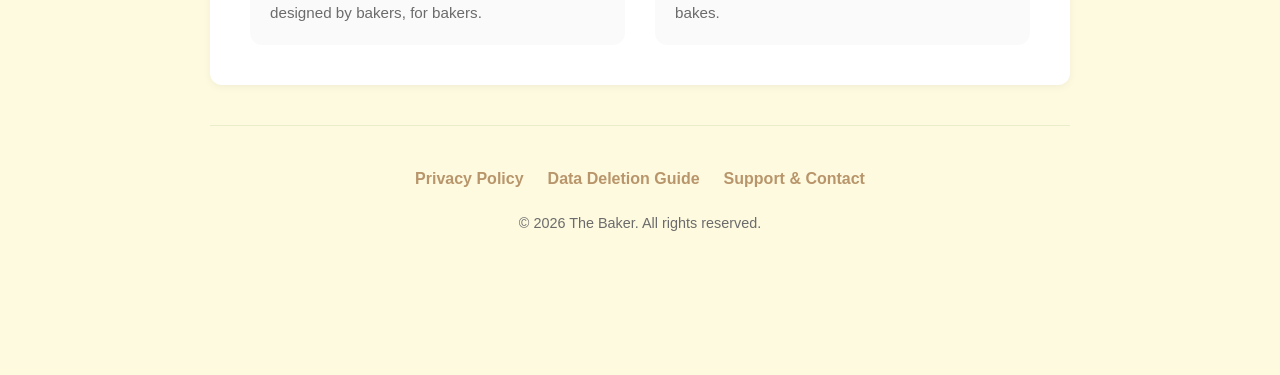
==== commit 6f92fc1a: "Update index.html" ====
--- a/index.html
+++ b/index.html
@@ -36,7 +36,7 @@
                 calculators.</p>
 
             <div class="download-badges">
-                <a href="https://play.google.com/store/apps/details?id=dev.fluttercommunity.the_baker" class="badge">
+                <a href="https://play.google.com/store/apps/details?id=com.indiedesert.thebaker" class="badge">
                     <img src="https://play.google.com/intl/en_us/badges/static/images/badges/en_badge_web_generic.png"
                         alt="Get it on Google Play">
                 </a>
@@ -52,10 +52,10 @@
             </p>
 
             <div class="screenshots">
-                <img src="store_assets/screenshots/01_recipes_light.png" alt="Recipe List" class="screenshot">
-                <img src="store_assets/screenshots/02_recipe_detail_light.png" alt="Recipe Detail" class="screenshot">
-                <img src="store_assets/screenshots/03_timer_light.png" alt="Timer" class="screenshot">
-                <img src="store_assets/screenshots/04_calculator_light.png" alt="Calculator" class="screenshot">
+                <img src="web/images/recipe.webp" alt="Recipe List" class="screenshot">
+                <img src="web/images/recipe_detail.webp" alt="Recipe Detail" class="screenshot">
+                <img src="web/images/timer.webp" alt="Timer" class="screenshot">
+                <img src="web/images/hydration_calc.webp" alt="Calculator" class="screenshot">
             </div>
         </section>
 
@@ -96,4 +96,4 @@
     </div>
 </body>
 
-</html>+</html>
